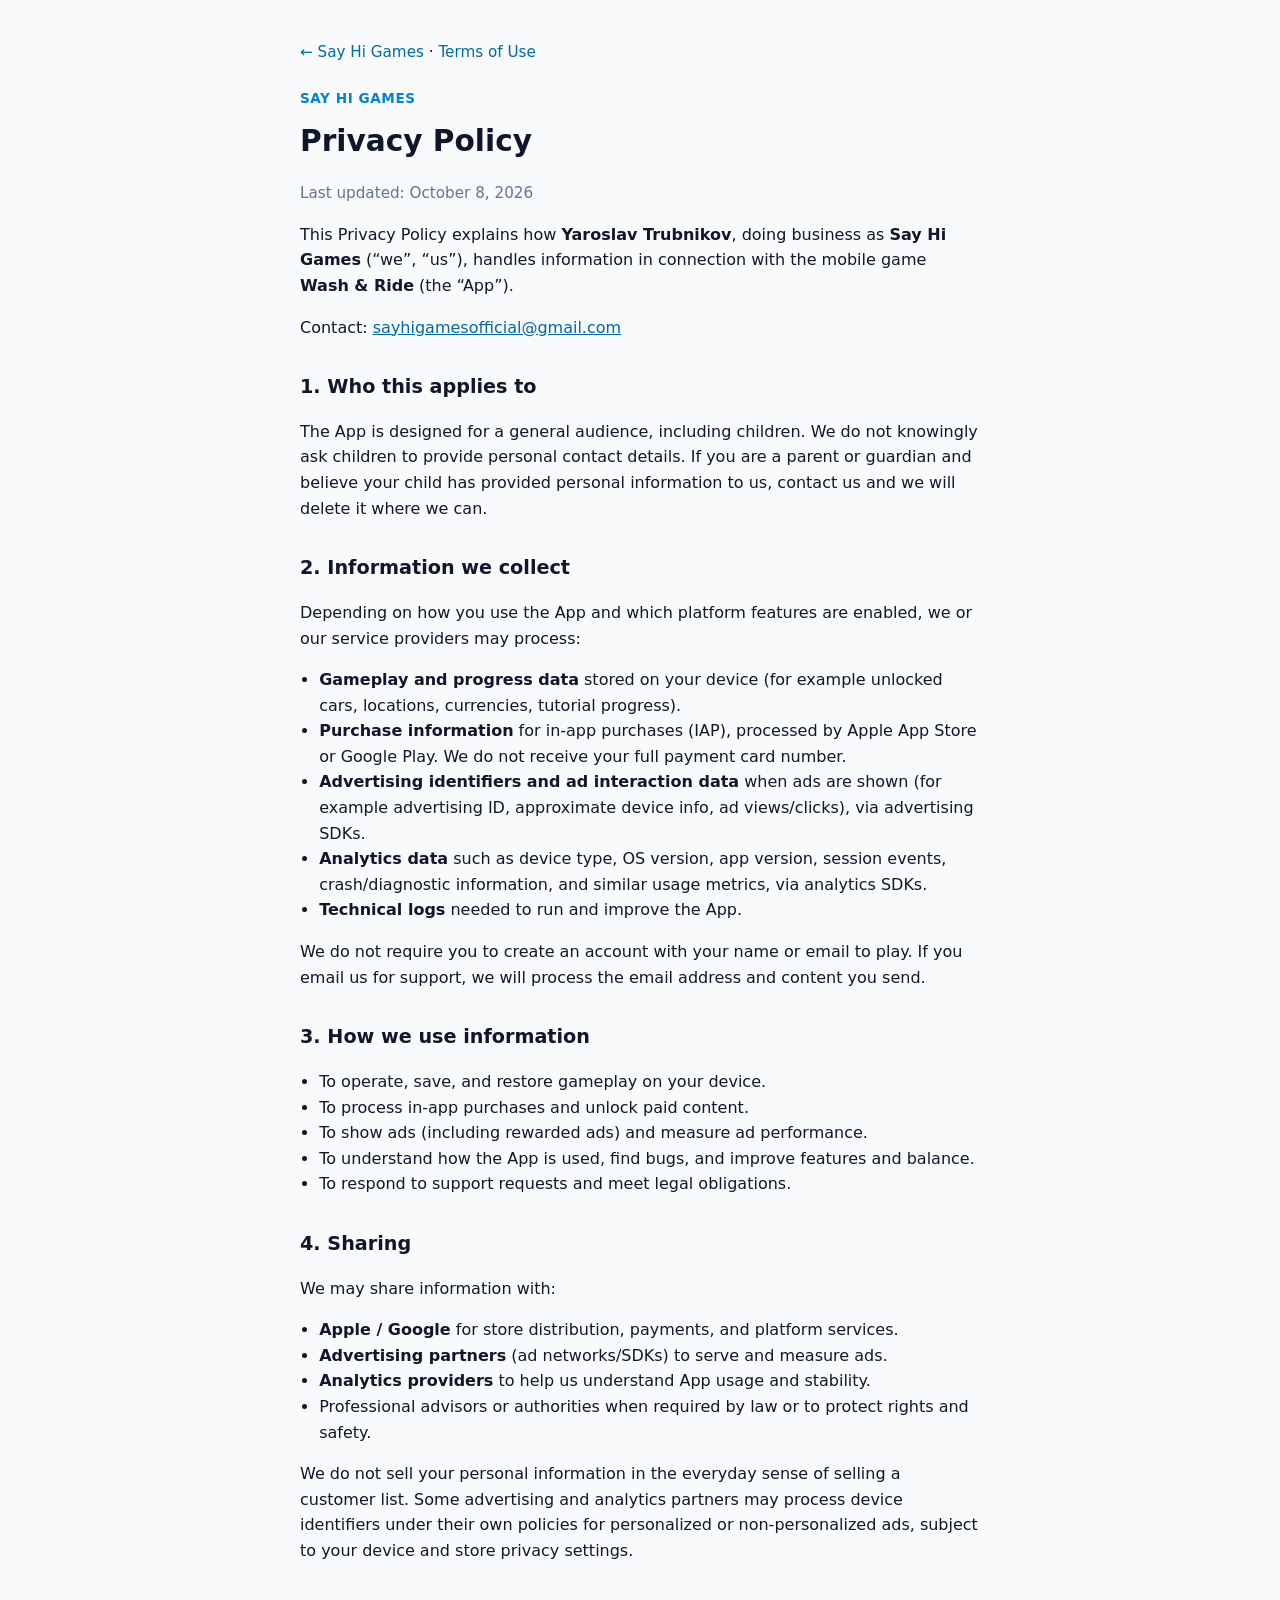
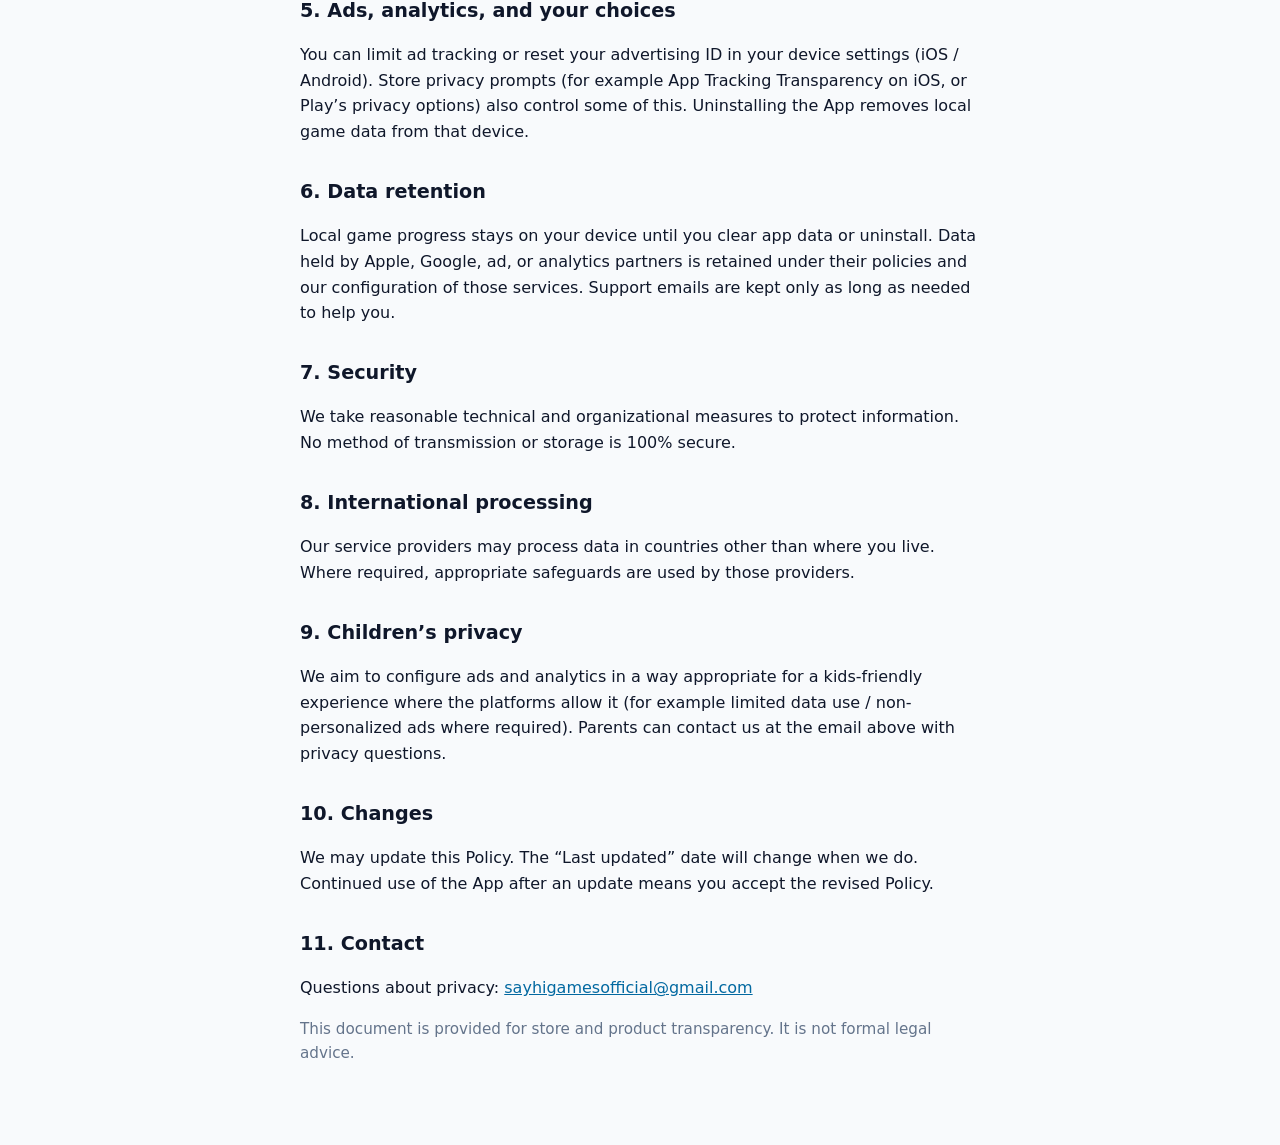
==== privacy.html @ d189e1cb "Publish Wash & Ride static legal pages. Add the home, privacy, and terms pages plus styles so GitHub" ====
<!DOCTYPE html>
<html lang="en">
<head>
  <meta charset="utf-8">
  <meta name="viewport" content="width=device-width, initial-scale=1">
  <title>Privacy Policy — Wash &amp; Ride</title>
  <link rel="stylesheet" href="styles.css">
</head>
<body>
  <main>
    <nav class="top"><a href="index.html">← Say Hi Games</a> · <a href="terms.html">Terms of Use</a></nav>
    <p class="brand">Say Hi Games</p>
    <h1>Privacy Policy</h1>
    <p class="muted">Last updated: October 8, 2026</p>
    <p>This Privacy Policy explains how <strong>Yaroslav Trubnikov</strong>, doing business as <strong>Say Hi Games</strong> (“we”, “us”), handles information in connection with the mobile game <strong>Wash &amp; Ride</strong> (the “App”).</p>
    <p>Contact: <a href="mailto:sayhigamesofficial@gmail.com">sayhigamesofficial@gmail.com</a></p>

    <h2>1. Who this applies to</h2>
    <p>The App is designed for a general audience, including children. We do not knowingly ask children to provide personal contact details. If you are a parent or guardian and believe your child has provided personal information to us, contact us and we will delete it where we can.</p>

    <h2>2. Information we collect</h2>
    <p>Depending on how you use the App and which platform features are enabled, we or our service providers may process:</p>
    <ul>
      <li><strong>Gameplay and progress data</strong> stored on your device (for example unlocked cars, locations, currencies, tutorial progress).</li>
      <li><strong>Purchase information</strong> for in-app purchases (IAP), processed by Apple App Store or Google Play. We do not receive your full payment card number.</li>
      <li><strong>Advertising identifiers and ad interaction data</strong> when ads are shown (for example advertising ID, approximate device info, ad views/clicks), via advertising SDKs.</li>
      <li><strong>Analytics data</strong> such as device type, OS version, app version, session events, crash/diagnostic information, and similar usage metrics, via analytics SDKs.</li>
      <li><strong>Technical logs</strong> needed to run and improve the App.</li>
    </ul>
    <p>We do not require you to create an account with your name or email to play. If you email us for support, we will process the email address and content you send.</p>

    <h2>3. How we use information</h2>
    <ul>
      <li>To operate, save, and restore gameplay on your device.</li>
      <li>To process in-app purchases and unlock paid content.</li>
      <li>To show ads (including rewarded ads) and measure ad performance.</li>
      <li>To understand how the App is used, find bugs, and improve features and balance.</li>
      <li>To respond to support requests and meet legal obligations.</li>
    </ul>

    <h2>4. Sharing</h2>
    <p>We may share information with:</p>
    <ul>
      <li><strong>Apple / Google</strong> for store distribution, payments, and platform services.</li>
      <li><strong>Advertising partners</strong> (ad networks/SDKs) to serve and measure ads.</li>
      <li><strong>Analytics providers</strong> to help us understand App usage and stability.</li>
      <li>Professional advisors or authorities when required by law or to protect rights and safety.</li>
    </ul>
    <p>We do not sell your personal information in the everyday sense of selling a customer list. Some advertising and analytics partners may process device identifiers under their own policies for personalized or non-personalized ads, subject to your device and store privacy settings.</p>

    <h2>5. Ads, analytics, and your choices</h2>
    <p>You can limit ad tracking or reset your advertising ID in your device settings (iOS / Android). Store privacy prompts (for example App Tracking Transparency on iOS, or Play’s privacy options) also control some of this. Uninstalling the App removes local game data from that device.</p>

    <h2>6. Data retention</h2>
    <p>Local game progress stays on your device until you clear app data or uninstall. Data held by Apple, Google, ad, or analytics partners is retained under their policies and our configuration of those services. Support emails are kept only as long as needed to help you.</p>

    <h2>7. Security</h2>
    <p>We take reasonable technical and organizational measures to protect information. No method of transmission or storage is 100% secure.</p>

    <h2>8. International processing</h2>
    <p>Our service providers may process data in countries other than where you live. Where required, appropriate safeguards are used by those providers.</p>

    <h2>9. Children’s privacy</h2>
    <p>We aim to configure ads and analytics in a way appropriate for a kids-friendly experience where the platforms allow it (for example limited data use / non-personalized ads where required). Parents can contact us at the email above with privacy questions.</p>

    <h2>10. Changes</h2>
    <p>We may update this Policy. The “Last updated” date will change when we do. Continued use of the App after an update means you accept the revised Policy.</p>

    <h2>11. Contact</h2>
    <p>Questions about privacy: <a href="mailto:sayhigamesofficial@gmail.com">sayhigamesofficial@gmail.com</a></p>
    <p class="muted">This document is provided for store and product transparency. It is not formal legal advice.</p>
  </main>
</body>
</html>
---- styles.css ----
:root {
  color-scheme: light dark;
  --bg: #0f172a;
  --card: #1e293b;
  --text: #e2e8f0;
  --muted: #94a3b8;
  --accent: #38bdf8;
  --link: #7dd3fc;
}
@media (prefers-color-scheme: light) {
  :root {
    --bg: #f8fafc;
    --card: #ffffff;
    --text: #0f172a;
    --muted: #64748b;
    --accent: #0284c7;
    --link: #0369a1;
  }
}
* { box-sizing: border-box; }
body {
  margin: 0;
  font-family: system-ui, -apple-system, Segoe UI, Roboto, sans-serif;
  background: var(--bg);
  color: var(--text);
  line-height: 1.6;
}
main {
  max-width: 720px;
  margin: 0 auto;
  padding: 2.5rem 1.25rem 4rem;
}
.brand { color: var(--accent); font-weight: 700; letter-spacing: 0.04em; text-transform: uppercase; font-size: 0.85rem; margin: 0 0 0.5rem; }
h1 { margin: 0 0 1rem; font-size: 1.85rem; }
h2 { margin: 2rem 0 0.75rem; font-size: 1.2rem; }
p, li { color: var(--text); }
.muted, .meta { color: var(--muted); font-size: 0.95rem; }
a { color: var(--link); }
.links { list-style: none; padding: 0; margin: 1.5rem 0; }
.links li { margin: 0.75rem 0; }
.links a {
  display: inline-block;
  padding: 0.85rem 1.1rem;
  background: var(--card);
  border-radius: 12px;
  text-decoration: none;
  font-weight: 600;
  box-shadow: 0 1px 0 rgba(0,0,0,0.08);
}
nav.top { margin-bottom: 1.5rem; font-size: 0.95rem; }
nav.top a { text-decoration: none; }
ul { padding-left: 1.2rem; }
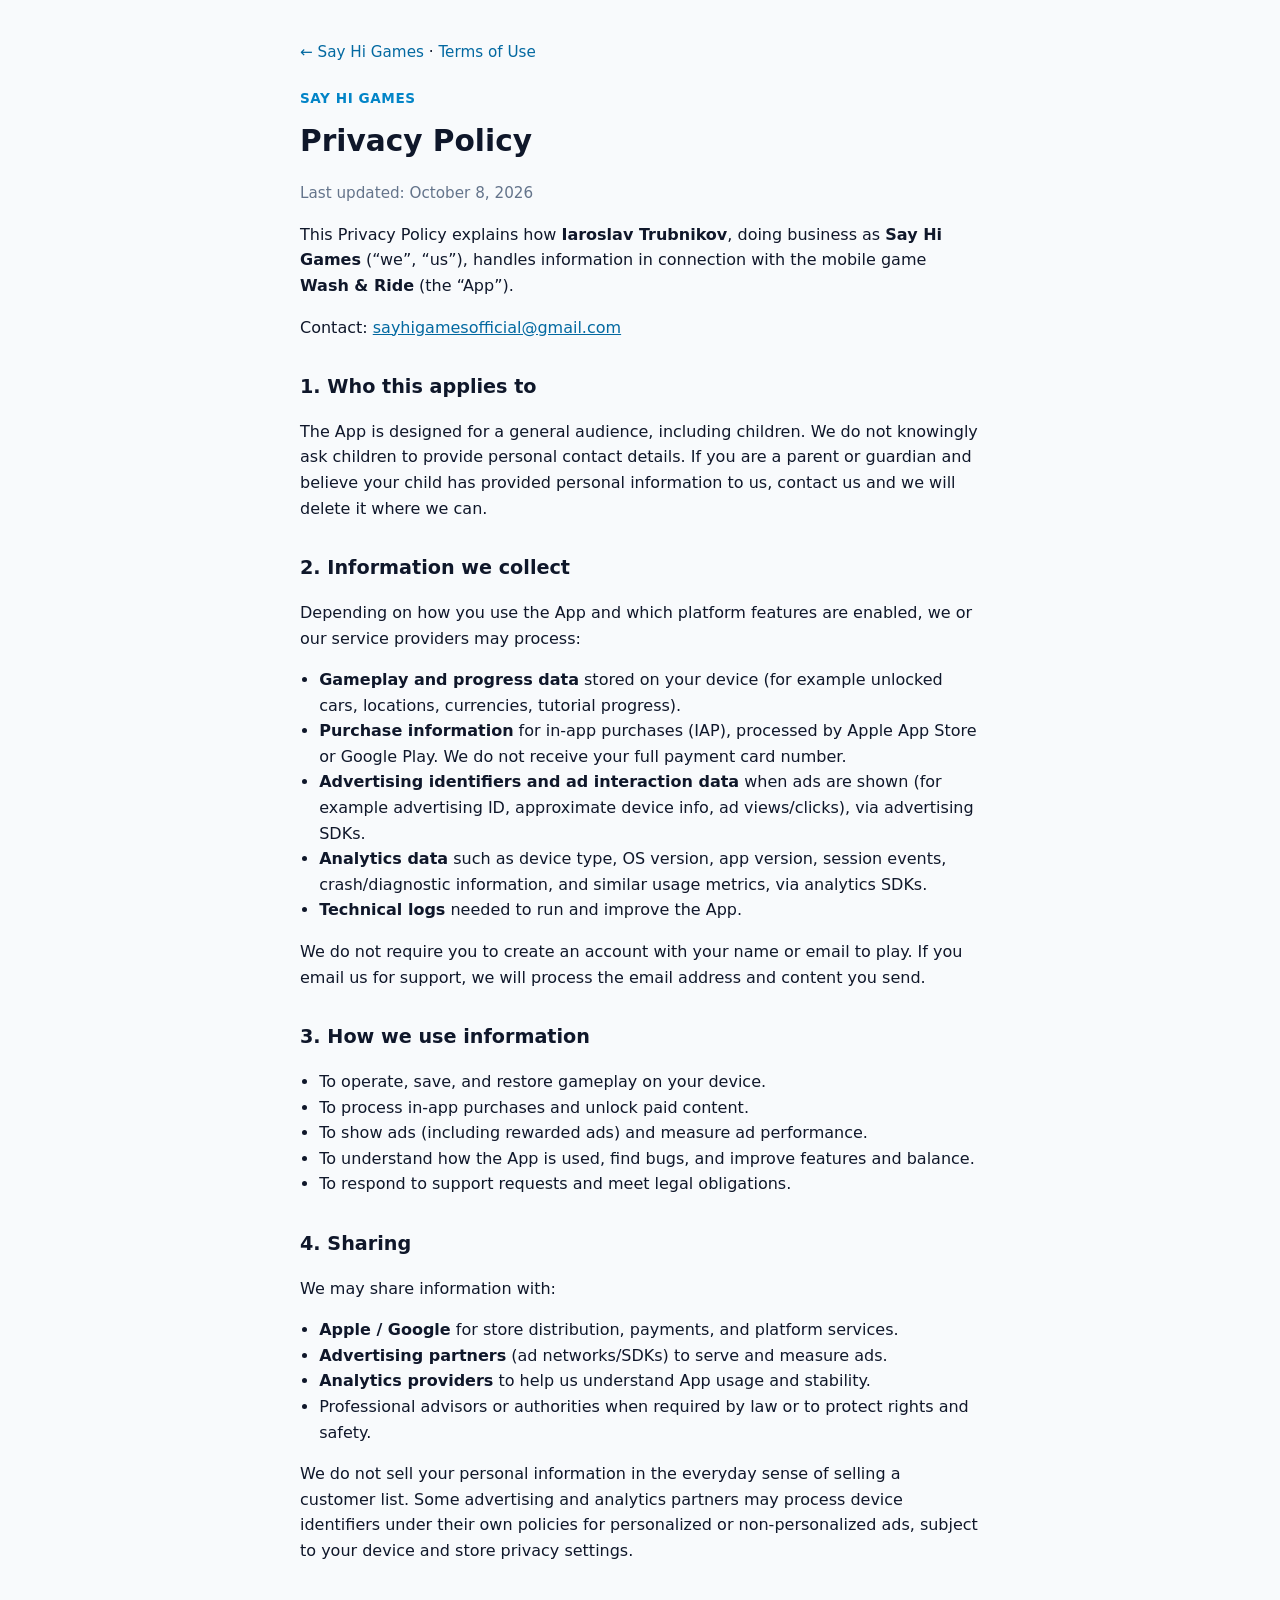
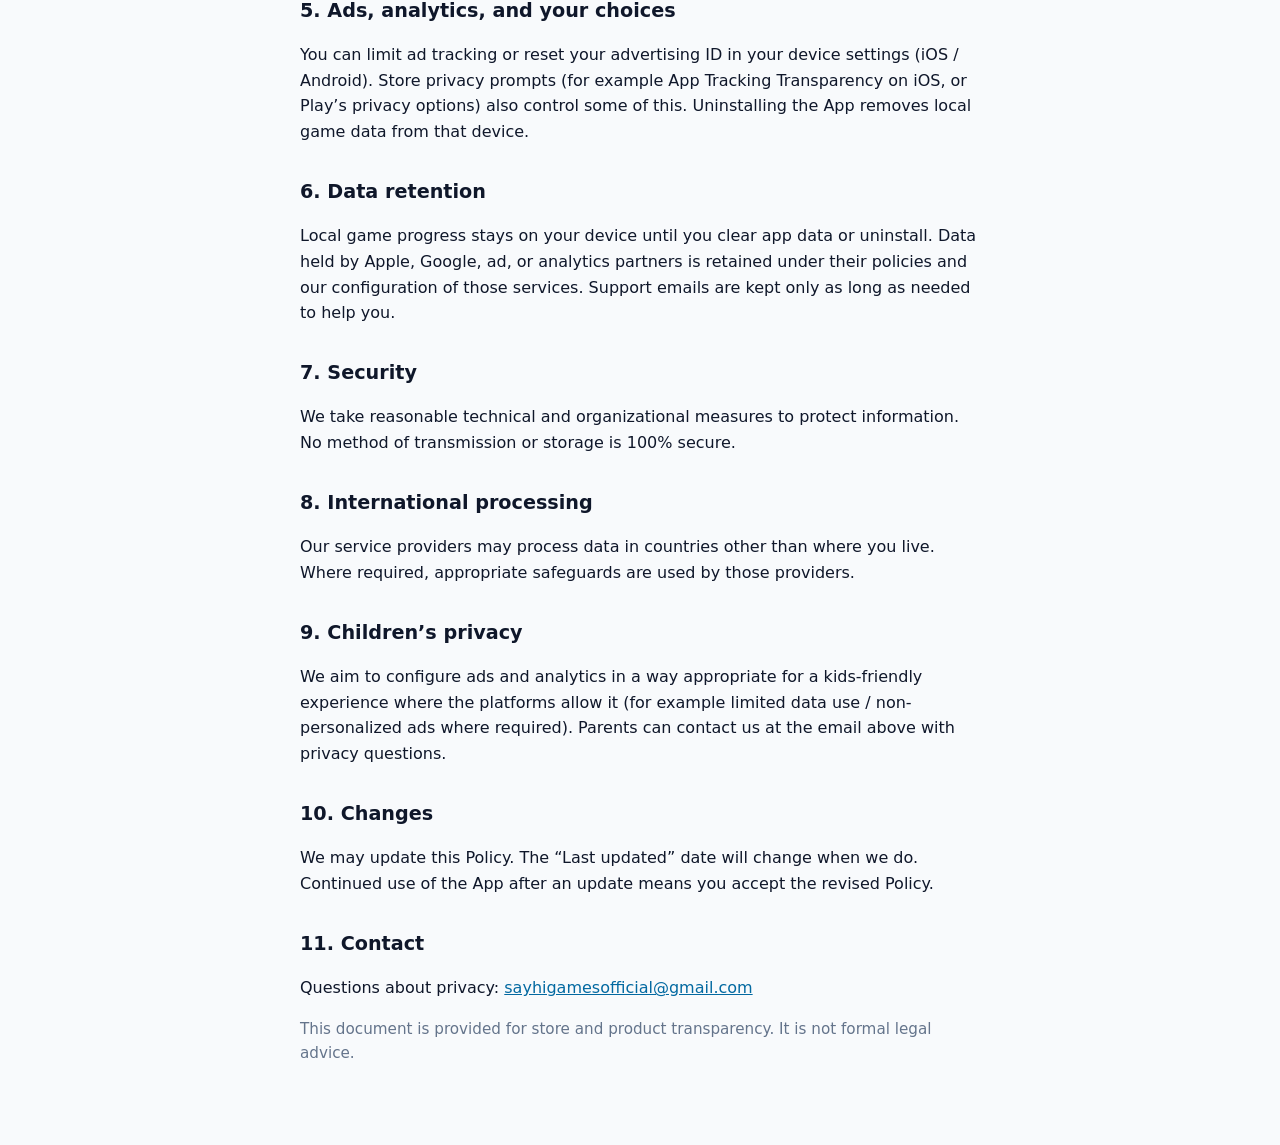
==== commit b4a17262: "Use Iaroslav Trubnikov as the publisher legal name. Privacy and terms pages listed Yaroslav; the leg" ====
--- a/privacy.html
+++ b/privacy.html
@@ -12,7 +12,7 @@
     <p class="brand">Say Hi Games</p>
     <h1>Privacy Policy</h1>
     <p class="muted">Last updated: October 8, 2026</p>
-    <p>This Privacy Policy explains how <strong>Yaroslav Trubnikov</strong>, doing business as <strong>Say Hi Games</strong> (“we”, “us”), handles information in connection with the mobile game <strong>Wash &amp; Ride</strong> (the “App”).</p>
+    <p>This Privacy Policy explains how <strong>Iaroslav Trubnikov</strong>, doing business as <strong>Say Hi Games</strong> (“we”, “us”), handles information in connection with the mobile game <strong>Wash &amp; Ride</strong> (the “App”).</p>
     <p>Contact: <a href="mailto:sayhigamesofficial@gmail.com">sayhigamesofficial@gmail.com</a></p>
 
     <h2>1. Who this applies to</h2>
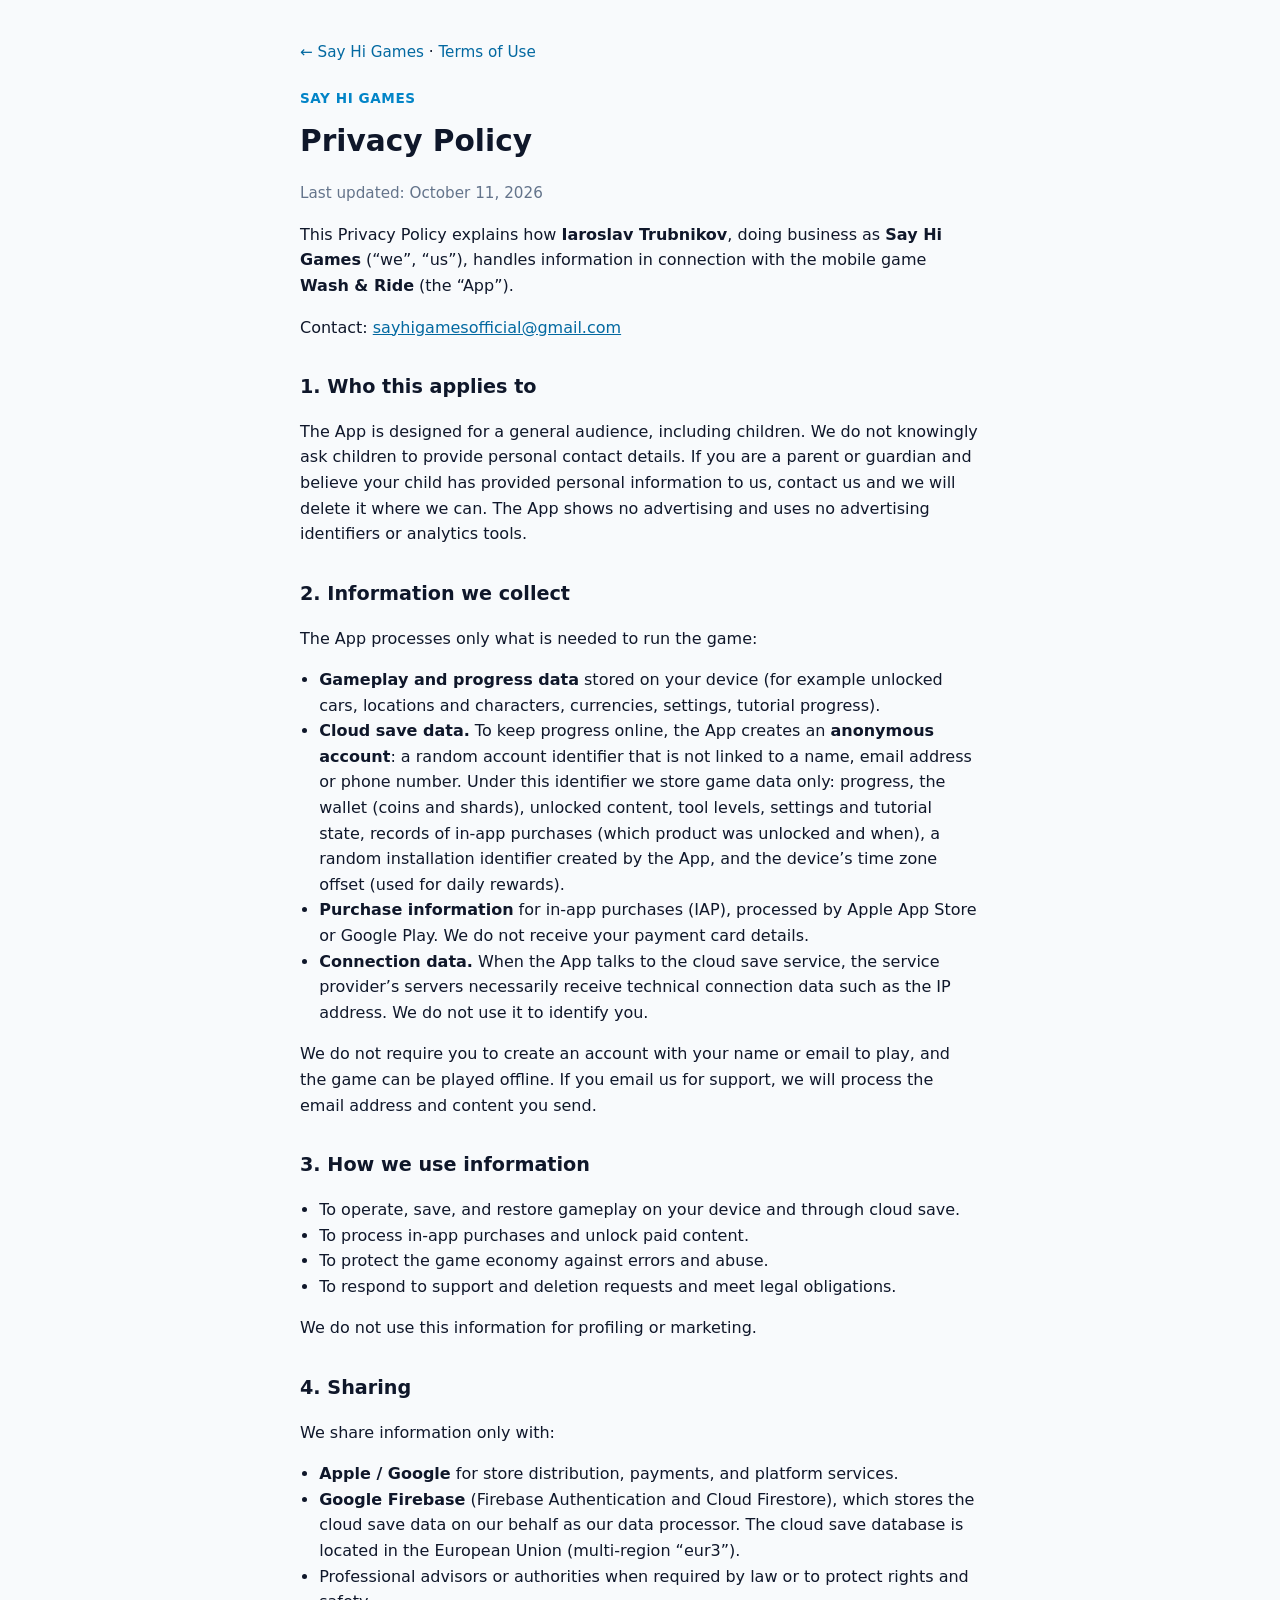
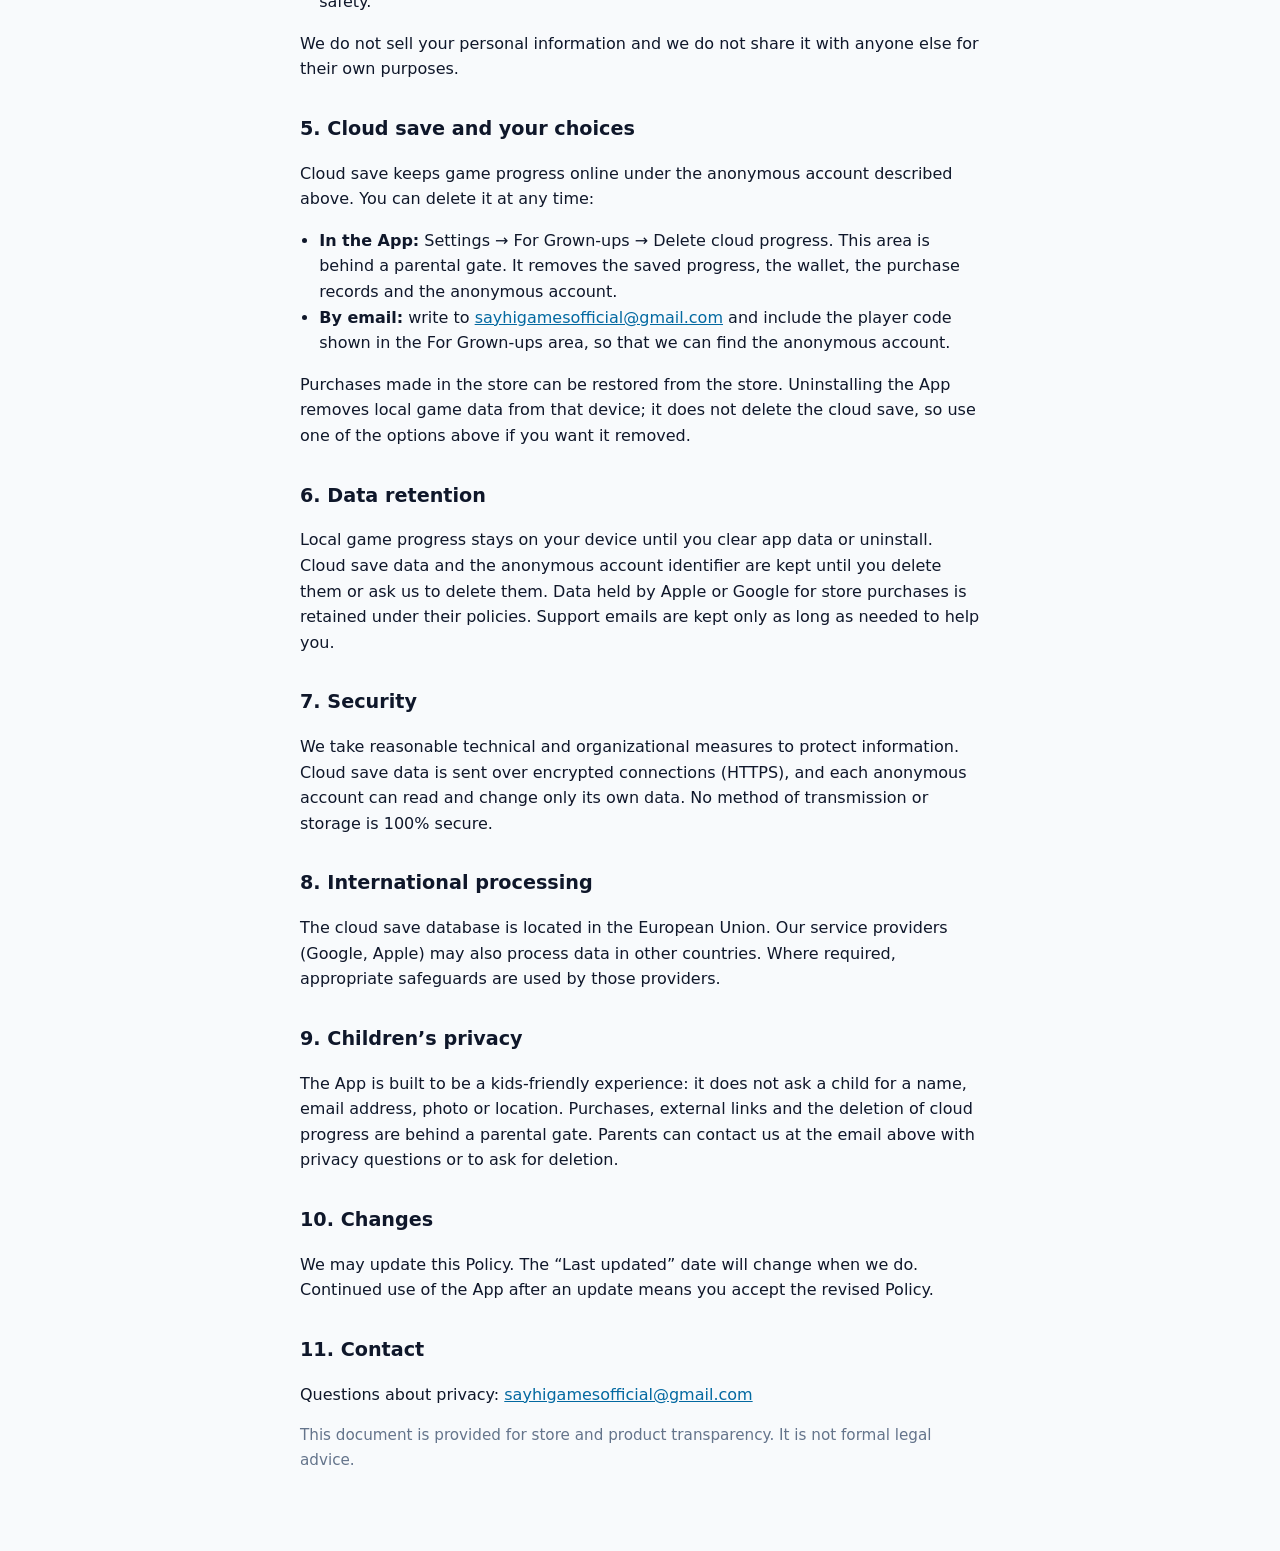
==== commit 185354eb: "Privacy policy v2: no ads/advertising IDs, cloud save section, deletion in-app or by email, no auto-" ====
--- a/privacy.html
+++ b/privacy.html
@@ -11,57 +11,60 @@
     <nav class="top"><a href="index.html">← Say Hi Games</a> · <a href="terms.html">Terms of Use</a></nav>
     <p class="brand">Say Hi Games</p>
     <h1>Privacy Policy</h1>
-    <p class="muted">Last updated: October 8, 2026</p>
+    <p class="muted">Last updated: October 11, 2026</p>
     <p>This Privacy Policy explains how <strong>Iaroslav Trubnikov</strong>, doing business as <strong>Say Hi Games</strong> (“we”, “us”), handles information in connection with the mobile game <strong>Wash &amp; Ride</strong> (the “App”).</p>
     <p>Contact: <a href="mailto:sayhigamesofficial@gmail.com">sayhigamesofficial@gmail.com</a></p>
 
     <h2>1. Who this applies to</h2>
-    <p>The App is designed for a general audience, including children. We do not knowingly ask children to provide personal contact details. If you are a parent or guardian and believe your child has provided personal information to us, contact us and we will delete it where we can.</p>
+    <p>The App is designed for a general audience, including children. We do not knowingly ask children to provide personal contact details. If you are a parent or guardian and believe your child has provided personal information to us, contact us and we will delete it where we can. The App shows no advertising and uses no advertising identifiers or analytics tools.</p>
 
     <h2>2. Information we collect</h2>
-    <p>Depending on how you use the App and which platform features are enabled, we or our service providers may process:</p>
+    <p>The App processes only what is needed to run the game:</p>
     <ul>
-      <li><strong>Gameplay and progress data</strong> stored on your device (for example unlocked cars, locations, currencies, tutorial progress).</li>
-      <li><strong>Purchase information</strong> for in-app purchases (IAP), processed by Apple App Store or Google Play. We do not receive your full payment card number.</li>
-      <li><strong>Advertising identifiers and ad interaction data</strong> when ads are shown (for example advertising ID, approximate device info, ad views/clicks), via advertising SDKs.</li>
-      <li><strong>Analytics data</strong> such as device type, OS version, app version, session events, crash/diagnostic information, and similar usage metrics, via analytics SDKs.</li>
-      <li><strong>Technical logs</strong> needed to run and improve the App.</li>
+      <li><strong>Gameplay and progress data</strong> stored on your device (for example unlocked cars, locations and characters, currencies, settings, tutorial progress).</li>
+      <li><strong>Cloud save data.</strong> To keep progress online, the App creates an <strong>anonymous account</strong>: a random account identifier that is not linked to a name, email address or phone number. Under this identifier we store game data only: progress, the wallet (coins and shards), unlocked content, tool levels, settings and tutorial state, records of in-app purchases (which product was unlocked and when), a random installation identifier created by the App, and the device’s time zone offset (used for daily rewards).</li>
+      <li><strong>Purchase information</strong> for in-app purchases (IAP), processed by Apple App Store or Google Play. We do not receive your payment card details.</li>
+      <li><strong>Connection data.</strong> When the App talks to the cloud save service, the service provider’s servers necessarily receive technical connection data such as the IP address. We do not use it to identify you.</li>
     </ul>
-    <p>We do not require you to create an account with your name or email to play. If you email us for support, we will process the email address and content you send.</p>
+    <p>We do not require you to create an account with your name or email to play, and the game can be played offline. If you email us for support, we will process the email address and content you send.</p>
 
     <h2>3. How we use information</h2>
     <ul>
-      <li>To operate, save, and restore gameplay on your device.</li>
+      <li>To operate, save, and restore gameplay on your device and through cloud save.</li>
       <li>To process in-app purchases and unlock paid content.</li>
-      <li>To show ads (including rewarded ads) and measure ad performance.</li>
-      <li>To understand how the App is used, find bugs, and improve features and balance.</li>
-      <li>To respond to support requests and meet legal obligations.</li>
+      <li>To protect the game economy against errors and abuse.</li>
+      <li>To respond to support and deletion requests and meet legal obligations.</li>
     </ul>
+    <p>We do not use this information for profiling or marketing.</p>
 
     <h2>4. Sharing</h2>
-    <p>We may share information with:</p>
+    <p>We share information only with:</p>
     <ul>
       <li><strong>Apple / Google</strong> for store distribution, payments, and platform services.</li>
-      <li><strong>Advertising partners</strong> (ad networks/SDKs) to serve and measure ads.</li>
-      <li><strong>Analytics providers</strong> to help us understand App usage and stability.</li>
+      <li><strong>Google Firebase</strong> (Firebase Authentication and Cloud Firestore), which stores the cloud save data on our behalf as our data processor. The cloud save database is located in the European Union (multi-region “eur3”).</li>
       <li>Professional advisors or authorities when required by law or to protect rights and safety.</li>
     </ul>
-    <p>We do not sell your personal information in the everyday sense of selling a customer list. Some advertising and analytics partners may process device identifiers under their own policies for personalized or non-personalized ads, subject to your device and store privacy settings.</p>
+    <p>We do not sell your personal information and we do not share it with anyone else for their own purposes.</p>
 
-    <h2>5. Ads, analytics, and your choices</h2>
-    <p>You can limit ad tracking or reset your advertising ID in your device settings (iOS / Android). Store privacy prompts (for example App Tracking Transparency on iOS, or Play’s privacy options) also control some of this. Uninstalling the App removes local game data from that device.</p>
+    <h2>5. Cloud save and your choices</h2>
+    <p>Cloud save keeps game progress online under the anonymous account described above. You can delete it at any time:</p>
+    <ul>
+      <li><strong>In the App:</strong> Settings → For Grown-ups → Delete cloud progress. This area is behind a parental gate. It removes the saved progress, the wallet, the purchase records and the anonymous account.</li>
+      <li><strong>By email:</strong> write to <a href="mailto:sayhigamesofficial@gmail.com">sayhigamesofficial@gmail.com</a> and include the player code shown in the For Grown-ups area, so that we can find the anonymous account.</li>
+    </ul>
+    <p>Purchases made in the store can be restored from the store. Uninstalling the App removes local game data from that device; it does not delete the cloud save, so use one of the options above if you want it removed.</p>
 
     <h2>6. Data retention</h2>
-    <p>Local game progress stays on your device until you clear app data or uninstall. Data held by Apple, Google, ad, or analytics partners is retained under their policies and our configuration of those services. Support emails are kept only as long as needed to help you.</p>
+    <p>Local game progress stays on your device until you clear app data or uninstall. Cloud save data and the anonymous account identifier are kept until you delete them or ask us to delete them. Data held by Apple or Google for store purchases is retained under their policies. Support emails are kept only as long as needed to help you.</p>
 
     <h2>7. Security</h2>
-    <p>We take reasonable technical and organizational measures to protect information. No method of transmission or storage is 100% secure.</p>
+    <p>We take reasonable technical and organizational measures to protect information. Cloud save data is sent over encrypted connections (HTTPS), and each anonymous account can read and change only its own data. No method of transmission or storage is 100% secure.</p>
 
     <h2>8. International processing</h2>
-    <p>Our service providers may process data in countries other than where you live. Where required, appropriate safeguards are used by those providers.</p>
+    <p>The cloud save database is located in the European Union. Our service providers (Google, Apple) may also process data in other countries. Where required, appropriate safeguards are used by those providers.</p>
 
     <h2>9. Children’s privacy</h2>
-    <p>We aim to configure ads and analytics in a way appropriate for a kids-friendly experience where the platforms allow it (for example limited data use / non-personalized ads where required). Parents can contact us at the email above with privacy questions.</p>
+    <p>The App is built to be a kids-friendly experience: it does not ask a child for a name, email address, photo or location. Purchases, external links and the deletion of cloud progress are behind a parental gate. Parents can contact us at the email above with privacy questions or to ask for deletion.</p>
 
     <h2>10. Changes</h2>
     <p>We may update this Policy. The “Last updated” date will change when we do. Continued use of the App after an update means you accept the revised Policy.</p>
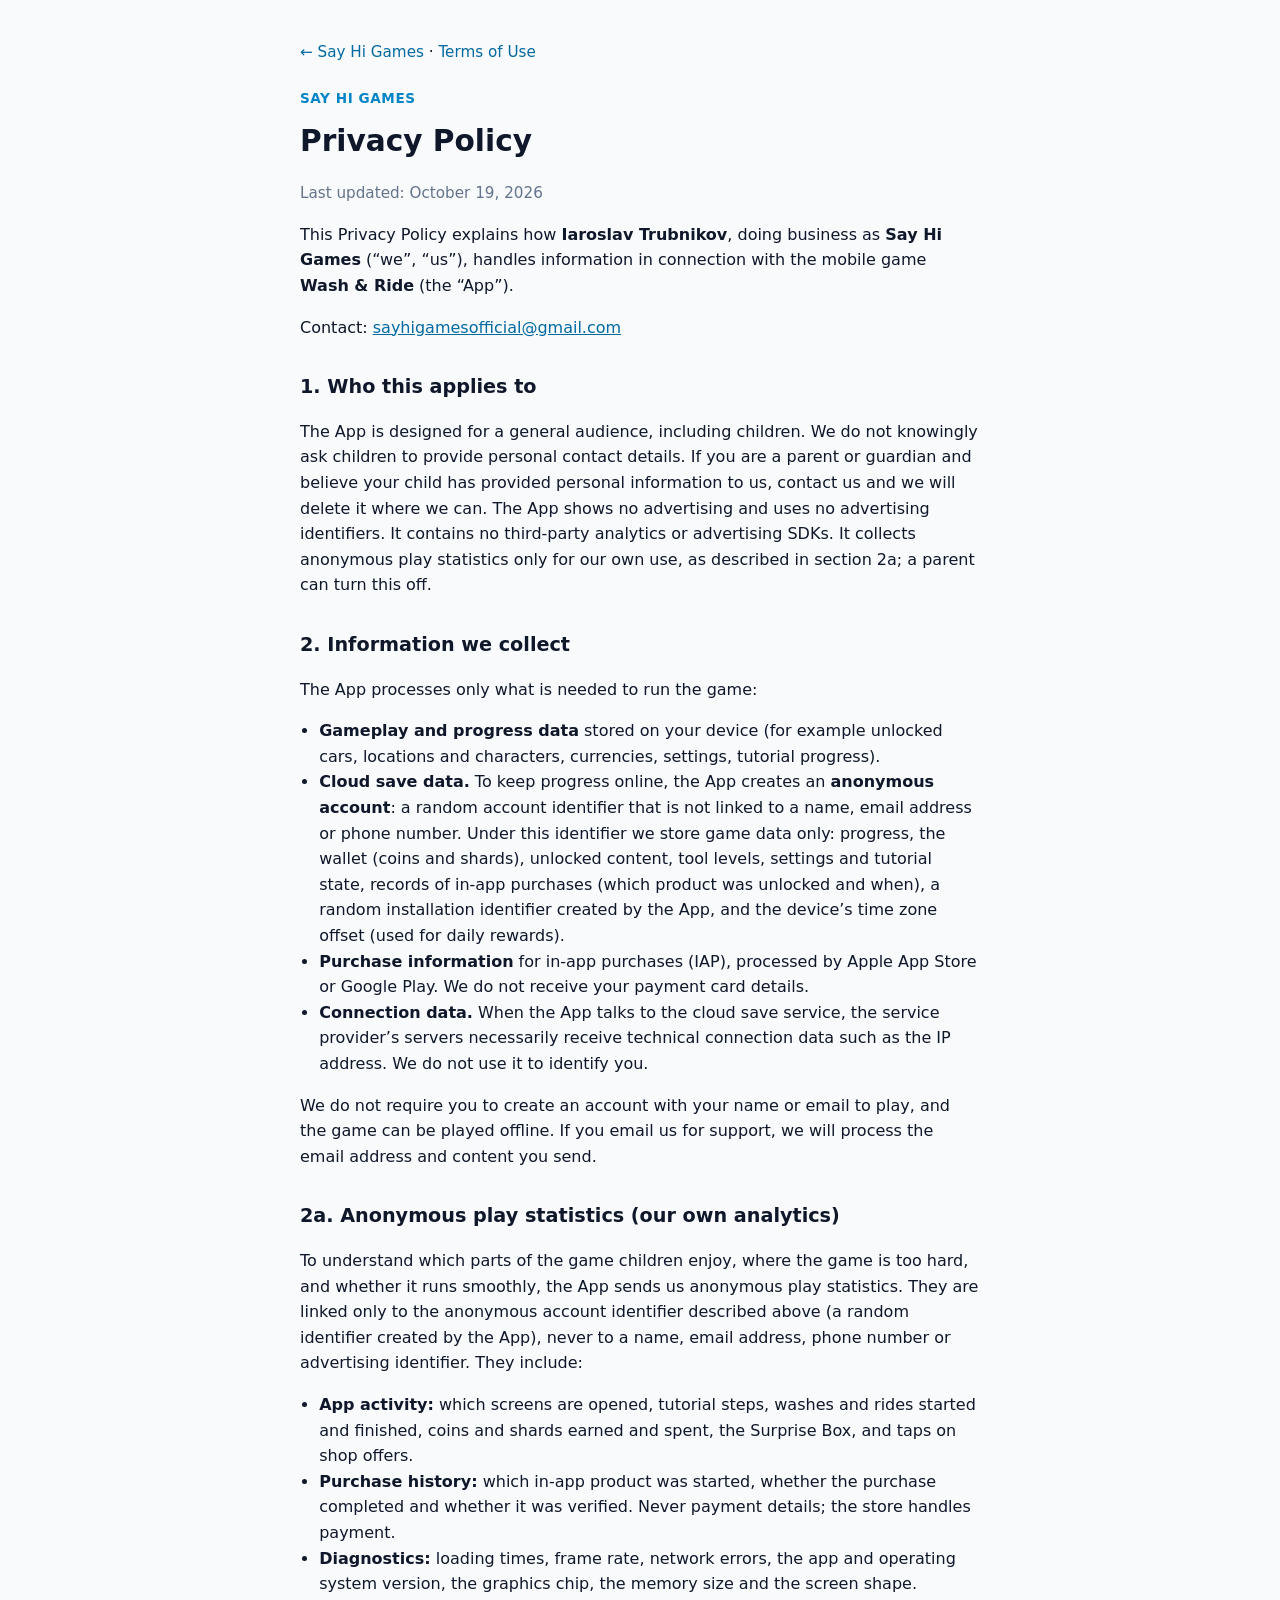
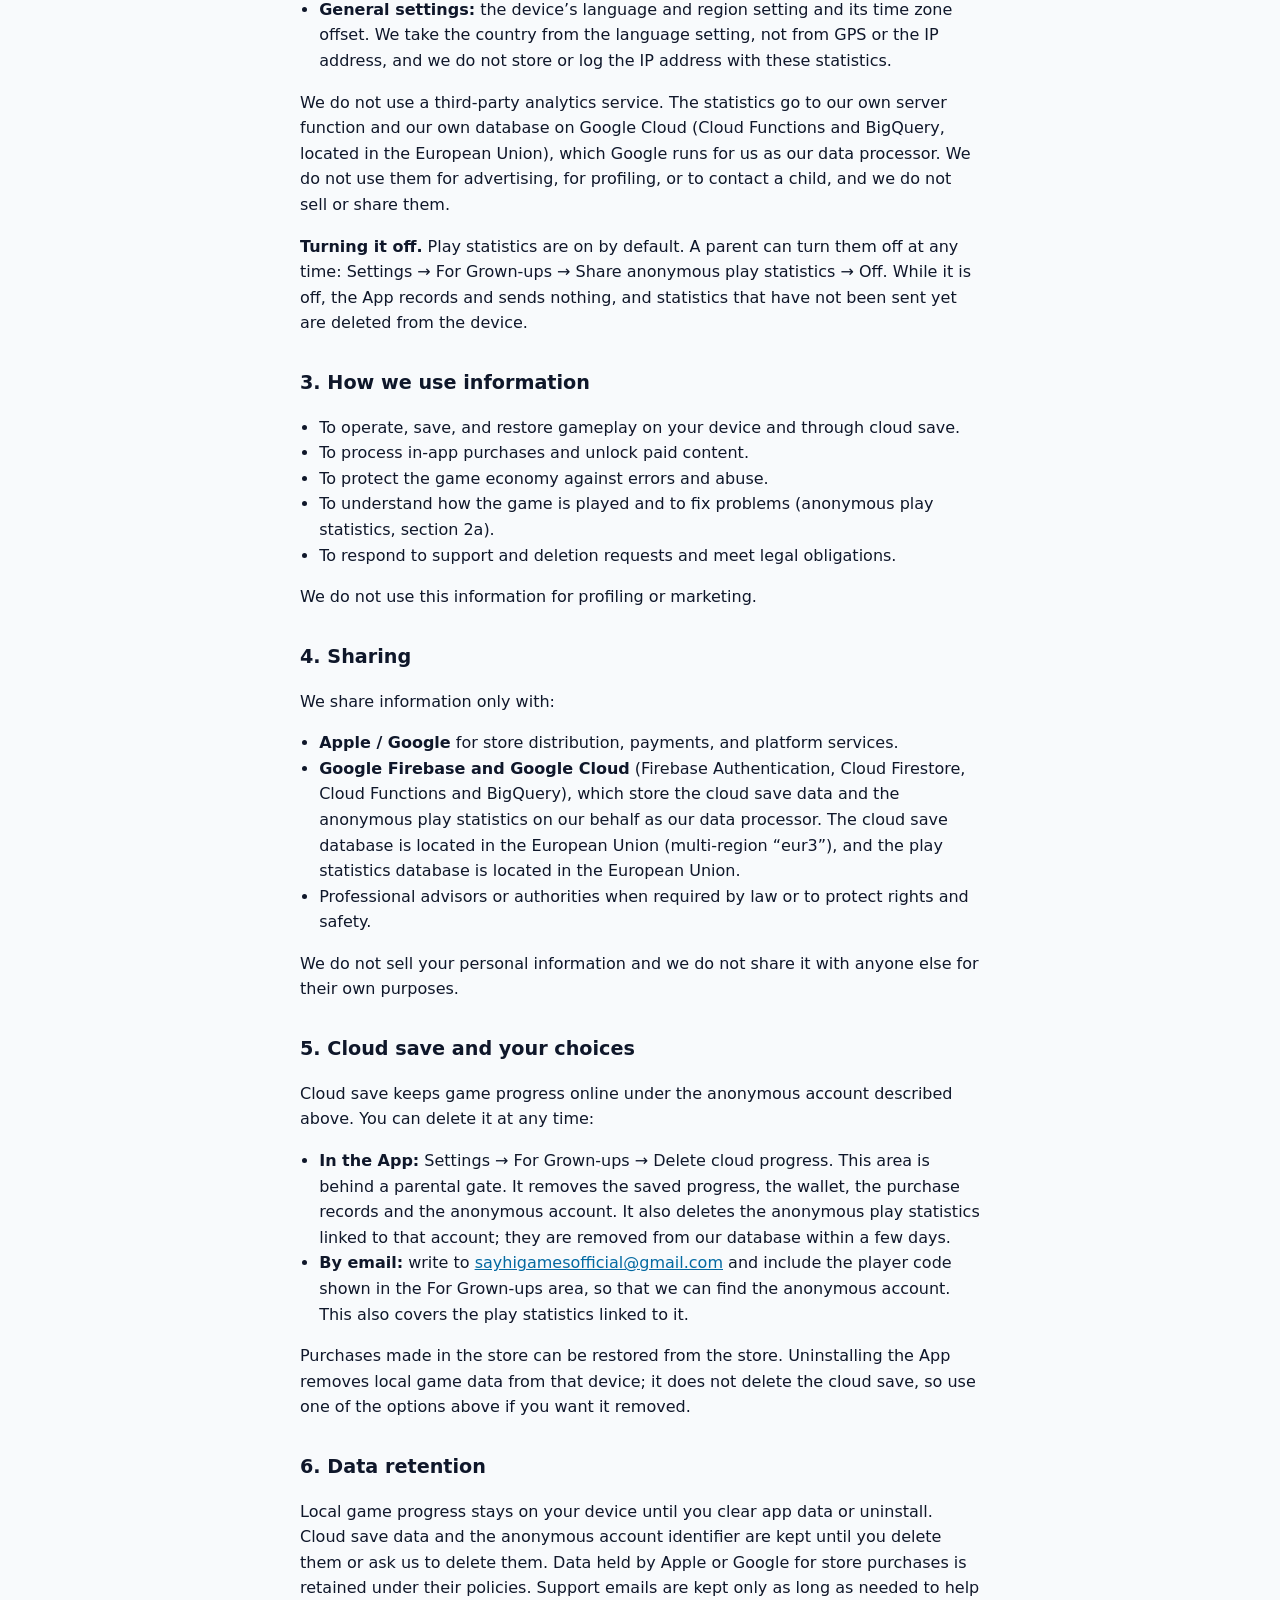
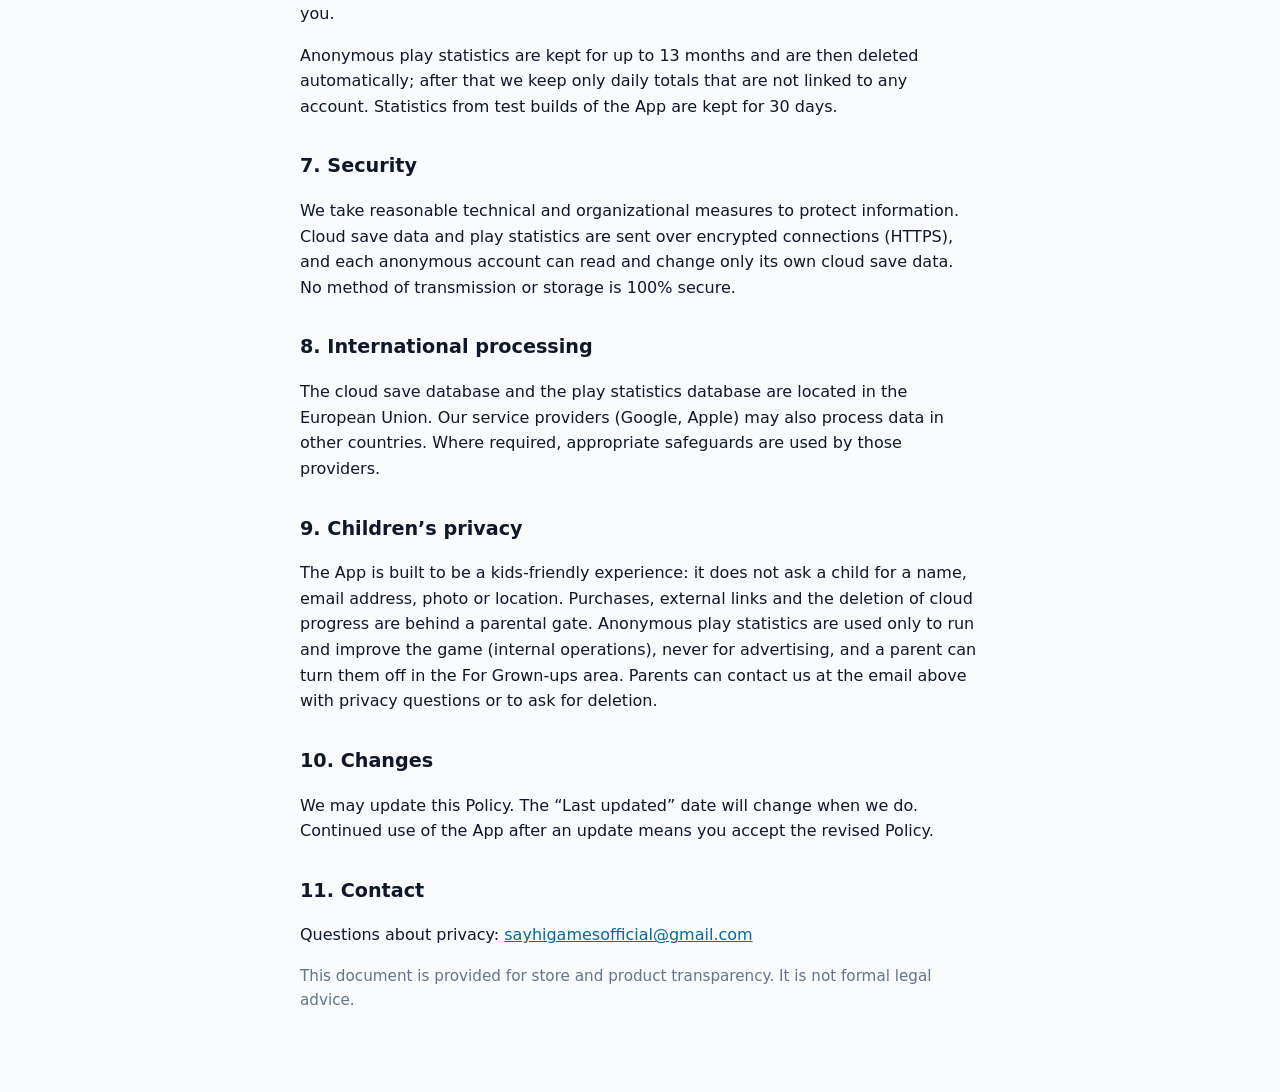
==== commit 2d7dd15e: "Privacy policy: anonymous first-party play statistics (new section 2a), retention 13 months, deletio" ====
--- a/privacy.html
+++ b/privacy.html
@@ -11,12 +11,12 @@
     <nav class="top"><a href="index.html">← Say Hi Games</a> · <a href="terms.html">Terms of Use</a></nav>
     <p class="brand">Say Hi Games</p>
     <h1>Privacy Policy</h1>
-    <p class="muted">Last updated: October 11, 2026</p>
+    <p class="muted">Last updated: October 19, 2026</p>
     <p>This Privacy Policy explains how <strong>Iaroslav Trubnikov</strong>, doing business as <strong>Say Hi Games</strong> (“we”, “us”), handles information in connection with the mobile game <strong>Wash &amp; Ride</strong> (the “App”).</p>
     <p>Contact: <a href="mailto:sayhigamesofficial@gmail.com">sayhigamesofficial@gmail.com</a></p>
 
     <h2>1. Who this applies to</h2>
-    <p>The App is designed for a general audience, including children. We do not knowingly ask children to provide personal contact details. If you are a parent or guardian and believe your child has provided personal information to us, contact us and we will delete it where we can. The App shows no advertising and uses no advertising identifiers or analytics tools.</p>
+    <p>The App is designed for a general audience, including children. We do not knowingly ask children to provide personal contact details. If you are a parent or guardian and believe your child has provided personal information to us, contact us and we will delete it where we can. The App shows no advertising and uses no advertising identifiers. It contains no third-party analytics or advertising SDKs. It collects anonymous play statistics only for our own use, as described in section 2a; a parent can turn this off.</p>
 
     <h2>2. Information we collect</h2>
     <p>The App processes only what is needed to run the game:</p>
@@ -28,11 +28,23 @@
     </ul>
     <p>We do not require you to create an account with your name or email to play, and the game can be played offline. If you email us for support, we will process the email address and content you send.</p>
 
+    <h2>2a. Anonymous play statistics (our own analytics)</h2>
+    <p>To understand which parts of the game children enjoy, where the game is too hard, and whether it runs smoothly, the App sends us anonymous play statistics. They are linked only to the anonymous account identifier described above (a random identifier created by the App), never to a name, email address, phone number or advertising identifier. They include:</p>
+    <ul>
+      <li><strong>App activity:</strong> which screens are opened, tutorial steps, washes and rides started and finished, coins and shards earned and spent, the Surprise Box, and taps on shop offers.</li>
+      <li><strong>Purchase history:</strong> which in-app product was started, whether the purchase completed and whether it was verified. Never payment details; the store handles payment.</li>
+      <li><strong>Diagnostics:</strong> loading times, frame rate, network errors, the app and operating system version, the graphics chip, the memory size and the screen shape.</li>
+      <li><strong>General settings:</strong> the device’s language and region setting and its time zone offset. We take the country from the language setting, not from GPS or the IP address, and we do not store or log the IP address with these statistics.</li>
+    </ul>
+    <p>We do not use a third-party analytics service. The statistics go to our own server function and our own database on Google Cloud (Cloud Functions and BigQuery, located in the European Union), which Google runs for us as our data processor. We do not use them for advertising, for profiling, or to contact a child, and we do not sell or share them.</p>
+    <p><strong>Turning it off.</strong> Play statistics are on by default. A parent can turn them off at any time: Settings → For Grown-ups → Share anonymous play statistics → Off. While it is off, the App records and sends nothing, and statistics that have not been sent yet are deleted from the device.</p>
+
     <h2>3. How we use information</h2>
     <ul>
       <li>To operate, save, and restore gameplay on your device and through cloud save.</li>
       <li>To process in-app purchases and unlock paid content.</li>
       <li>To protect the game economy against errors and abuse.</li>
+      <li>To understand how the game is played and to fix problems (anonymous play statistics, section 2a).</li>
       <li>To respond to support and deletion requests and meet legal obligations.</li>
     </ul>
     <p>We do not use this information for profiling or marketing.</p>
@@ -41,7 +53,7 @@
     <p>We share information only with:</p>
     <ul>
       <li><strong>Apple / Google</strong> for store distribution, payments, and platform services.</li>
-      <li><strong>Google Firebase</strong> (Firebase Authentication and Cloud Firestore), which stores the cloud save data on our behalf as our data processor. The cloud save database is located in the European Union (multi-region “eur3”).</li>
+      <li><strong>Google Firebase and Google Cloud</strong> (Firebase Authentication, Cloud Firestore, Cloud Functions and BigQuery), which store the cloud save data and the anonymous play statistics on our behalf as our data processor. The cloud save database is located in the European Union (multi-region “eur3”), and the play statistics database is located in the European Union.</li>
       <li>Professional advisors or authorities when required by law or to protect rights and safety.</li>
     </ul>
     <p>We do not sell your personal information and we do not share it with anyone else for their own purposes.</p>
@@ -49,22 +61,23 @@
     <h2>5. Cloud save and your choices</h2>
     <p>Cloud save keeps game progress online under the anonymous account described above. You can delete it at any time:</p>
     <ul>
-      <li><strong>In the App:</strong> Settings → For Grown-ups → Delete cloud progress. This area is behind a parental gate. It removes the saved progress, the wallet, the purchase records and the anonymous account.</li>
-      <li><strong>By email:</strong> write to <a href="mailto:sayhigamesofficial@gmail.com">sayhigamesofficial@gmail.com</a> and include the player code shown in the For Grown-ups area, so that we can find the anonymous account.</li>
+      <li><strong>In the App:</strong> Settings → For Grown-ups → Delete cloud progress. This area is behind a parental gate. It removes the saved progress, the wallet, the purchase records and the anonymous account. It also deletes the anonymous play statistics linked to that account; they are removed from our database within a few days.</li>
+      <li><strong>By email:</strong> write to <a href="mailto:sayhigamesofficial@gmail.com">sayhigamesofficial@gmail.com</a> and include the player code shown in the For Grown-ups area, so that we can find the anonymous account. This also covers the play statistics linked to it.</li>
     </ul>
     <p>Purchases made in the store can be restored from the store. Uninstalling the App removes local game data from that device; it does not delete the cloud save, so use one of the options above if you want it removed.</p>
 
     <h2>6. Data retention</h2>
     <p>Local game progress stays on your device until you clear app data or uninstall. Cloud save data and the anonymous account identifier are kept until you delete them or ask us to delete them. Data held by Apple or Google for store purchases is retained under their policies. Support emails are kept only as long as needed to help you.</p>
+    <p>Anonymous play statistics are kept for up to 13 months and are then deleted automatically; after that we keep only daily totals that are not linked to any account. Statistics from test builds of the App are kept for 30 days.</p>
 
     <h2>7. Security</h2>
-    <p>We take reasonable technical and organizational measures to protect information. Cloud save data is sent over encrypted connections (HTTPS), and each anonymous account can read and change only its own data. No method of transmission or storage is 100% secure.</p>
+    <p>We take reasonable technical and organizational measures to protect information. Cloud save data and play statistics are sent over encrypted connections (HTTPS), and each anonymous account can read and change only its own cloud save data. No method of transmission or storage is 100% secure.</p>
 
     <h2>8. International processing</h2>
-    <p>The cloud save database is located in the European Union. Our service providers (Google, Apple) may also process data in other countries. Where required, appropriate safeguards are used by those providers.</p>
+    <p>The cloud save database and the play statistics database are located in the European Union. Our service providers (Google, Apple) may also process data in other countries. Where required, appropriate safeguards are used by those providers.</p>
 
     <h2>9. Children’s privacy</h2>
-    <p>The App is built to be a kids-friendly experience: it does not ask a child for a name, email address, photo or location. Purchases, external links and the deletion of cloud progress are behind a parental gate. Parents can contact us at the email above with privacy questions or to ask for deletion.</p>
+    <p>The App is built to be a kids-friendly experience: it does not ask a child for a name, email address, photo or location. Purchases, external links and the deletion of cloud progress are behind a parental gate. Anonymous play statistics are used only to run and improve the game (internal operations), never for advertising, and a parent can turn them off in the For Grown-ups area. Parents can contact us at the email above with privacy questions or to ask for deletion.</p>
 
     <h2>10. Changes</h2>
     <p>We may update this Policy. The “Last updated” date will change when we do. Continued use of the App after an update means you accept the revised Policy.</p>
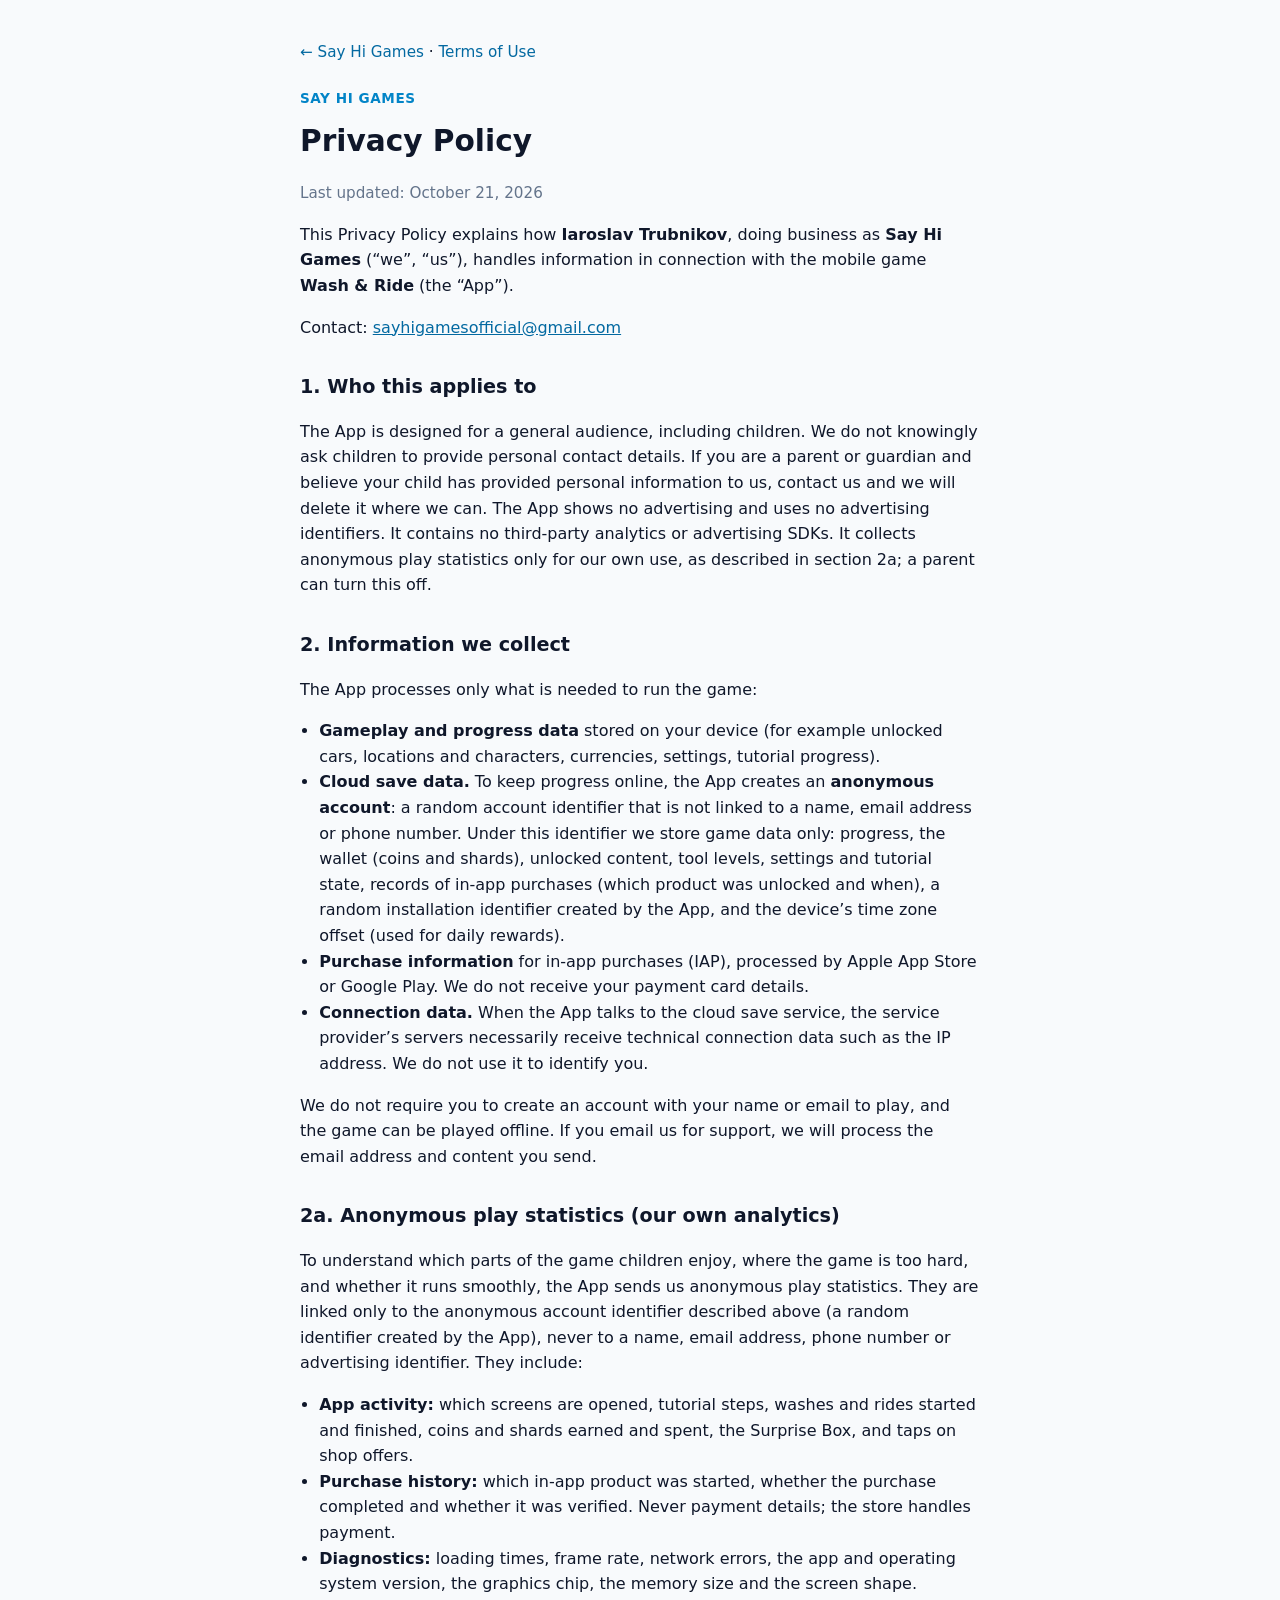
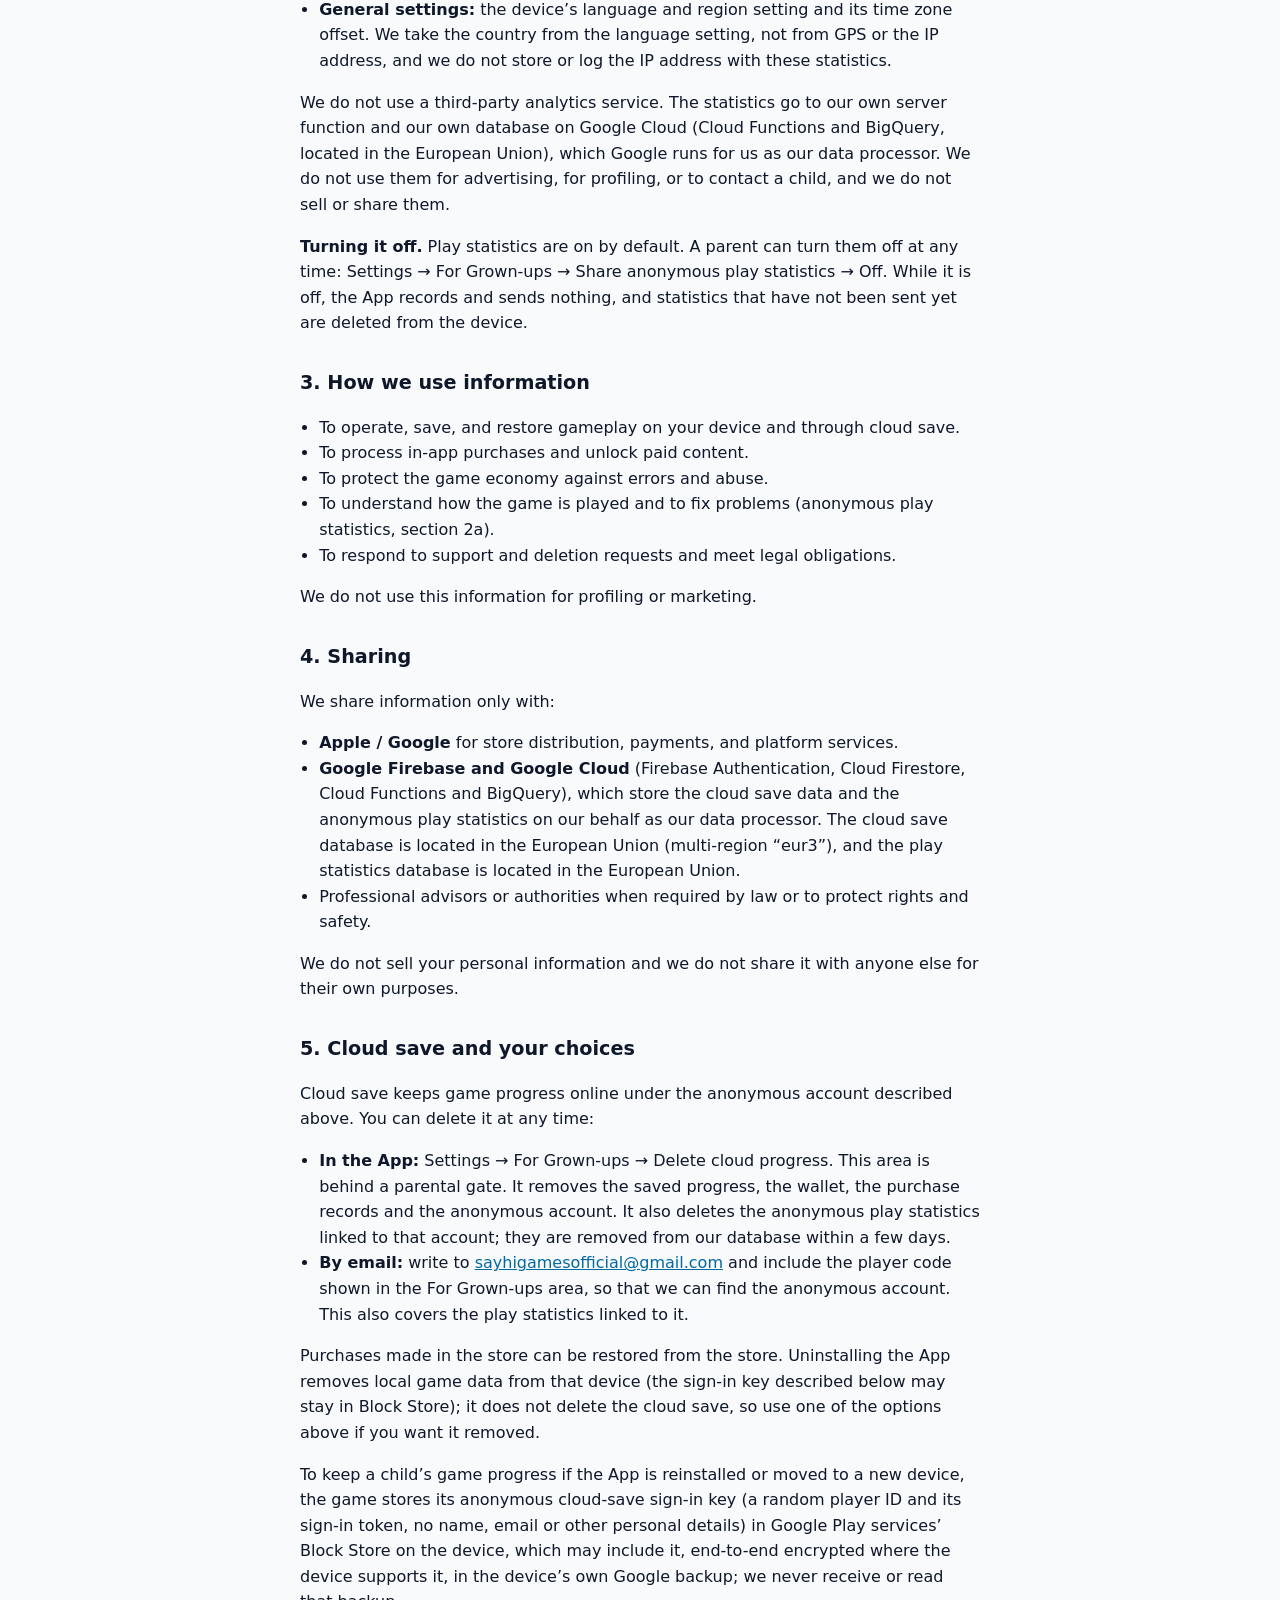
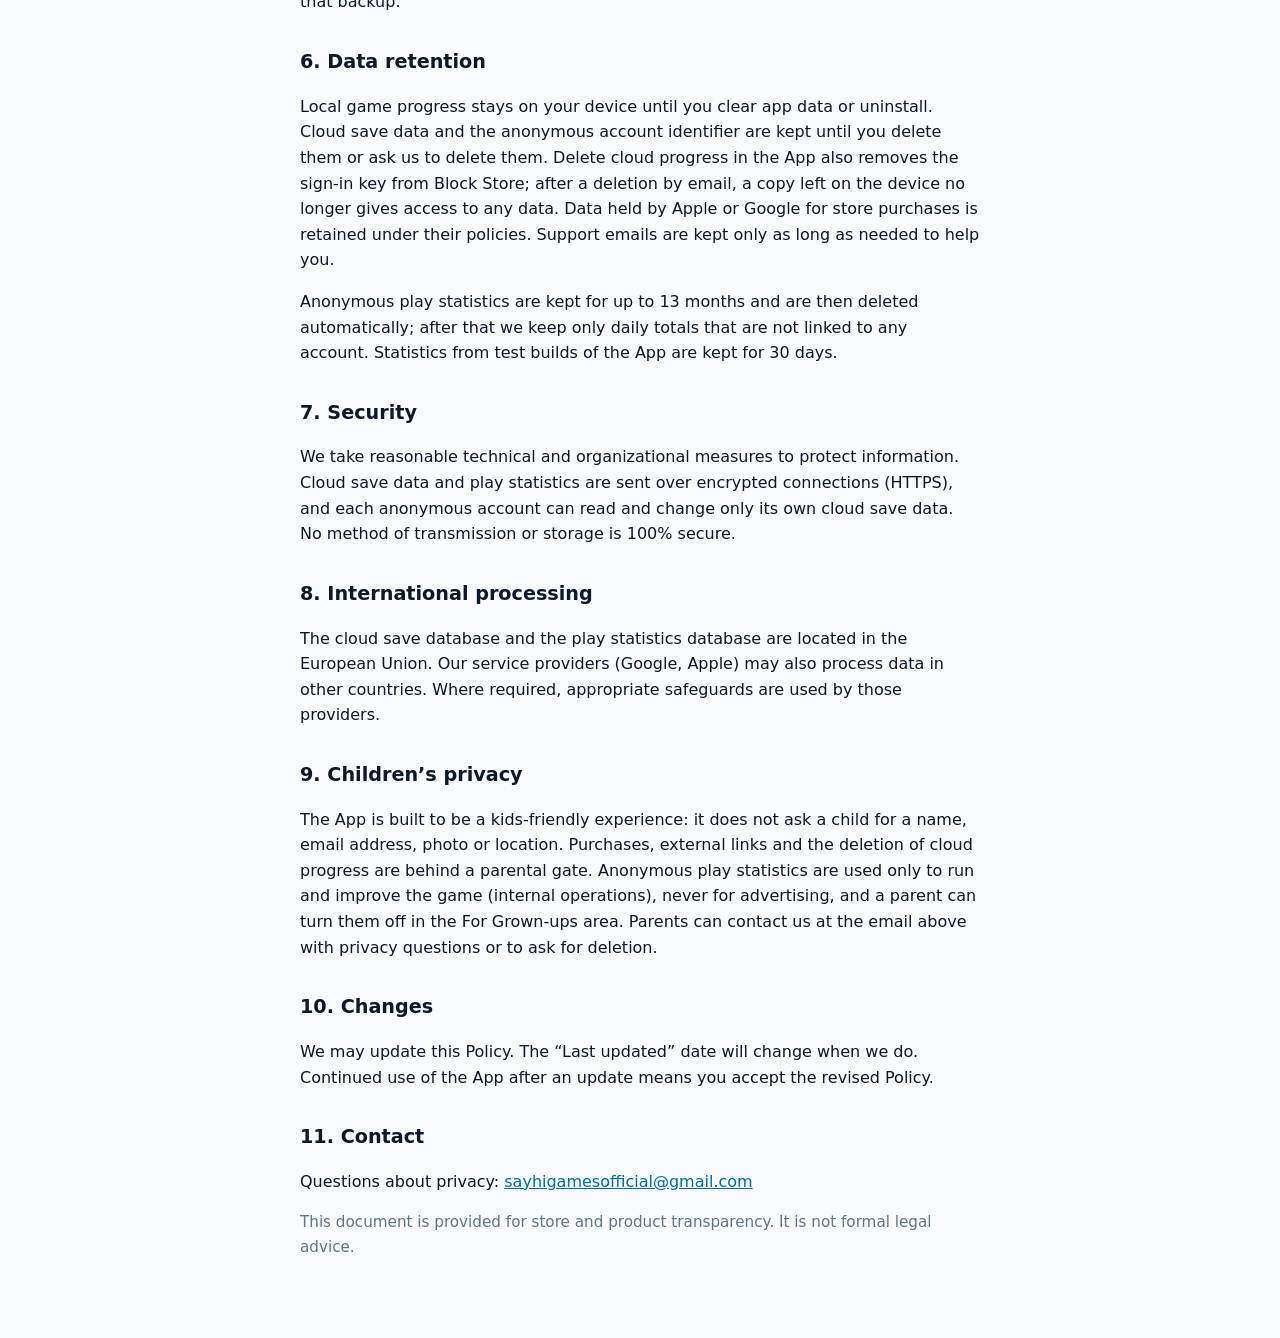
==== commit 3632640f: "Privacy policy: Block Store paragraph (cloud-save sign-in key kept in Google Play services' Block St" ====
--- a/privacy.html
+++ b/privacy.html
@@ -11,7 +11,7 @@
     <nav class="top"><a href="index.html">← Say Hi Games</a> · <a href="terms.html">Terms of Use</a></nav>
     <p class="brand">Say Hi Games</p>
     <h1>Privacy Policy</h1>
-    <p class="muted">Last updated: October 19, 2026</p>
+    <p class="muted">Last updated: October 21, 2026</p>
     <p>This Privacy Policy explains how <strong>Iaroslav Trubnikov</strong>, doing business as <strong>Say Hi Games</strong> (“we”, “us”), handles information in connection with the mobile game <strong>Wash &amp; Ride</strong> (the “App”).</p>
     <p>Contact: <a href="mailto:sayhigamesofficial@gmail.com">sayhigamesofficial@gmail.com</a></p>
 
@@ -64,10 +64,11 @@
       <li><strong>In the App:</strong> Settings → For Grown-ups → Delete cloud progress. This area is behind a parental gate. It removes the saved progress, the wallet, the purchase records and the anonymous account. It also deletes the anonymous play statistics linked to that account; they are removed from our database within a few days.</li>
       <li><strong>By email:</strong> write to <a href="mailto:sayhigamesofficial@gmail.com">sayhigamesofficial@gmail.com</a> and include the player code shown in the For Grown-ups area, so that we can find the anonymous account. This also covers the play statistics linked to it.</li>
     </ul>
-    <p>Purchases made in the store can be restored from the store. Uninstalling the App removes local game data from that device; it does not delete the cloud save, so use one of the options above if you want it removed.</p>
+    <p>Purchases made in the store can be restored from the store. Uninstalling the App removes local game data from that device (the sign-in key described below may stay in Block Store); it does not delete the cloud save, so use one of the options above if you want it removed.</p>
+    <p>To keep a child’s game progress if the App is reinstalled or moved to a new device, the game stores its anonymous cloud-save sign-in key (a random player ID and its sign-in token, no name, email or other personal details) in Google Play services’ Block Store on the device, which may include it, end-to-end encrypted where the device supports it, in the device’s own Google backup; we never receive or read that backup.</p>
 
     <h2>6. Data retention</h2>
-    <p>Local game progress stays on your device until you clear app data or uninstall. Cloud save data and the anonymous account identifier are kept until you delete them or ask us to delete them. Data held by Apple or Google for store purchases is retained under their policies. Support emails are kept only as long as needed to help you.</p>
+    <p>Local game progress stays on your device until you clear app data or uninstall. Cloud save data and the anonymous account identifier are kept until you delete them or ask us to delete them. Delete cloud progress in the App also removes the sign-in key from Block Store; after a deletion by email, a copy left on the device no longer gives access to any data. Data held by Apple or Google for store purchases is retained under their policies. Support emails are kept only as long as needed to help you.</p>
     <p>Anonymous play statistics are kept for up to 13 months and are then deleted automatically; after that we keep only daily totals that are not linked to any account. Statistics from test builds of the App are kept for 30 days.</p>
 
     <h2>7. Security</h2>
